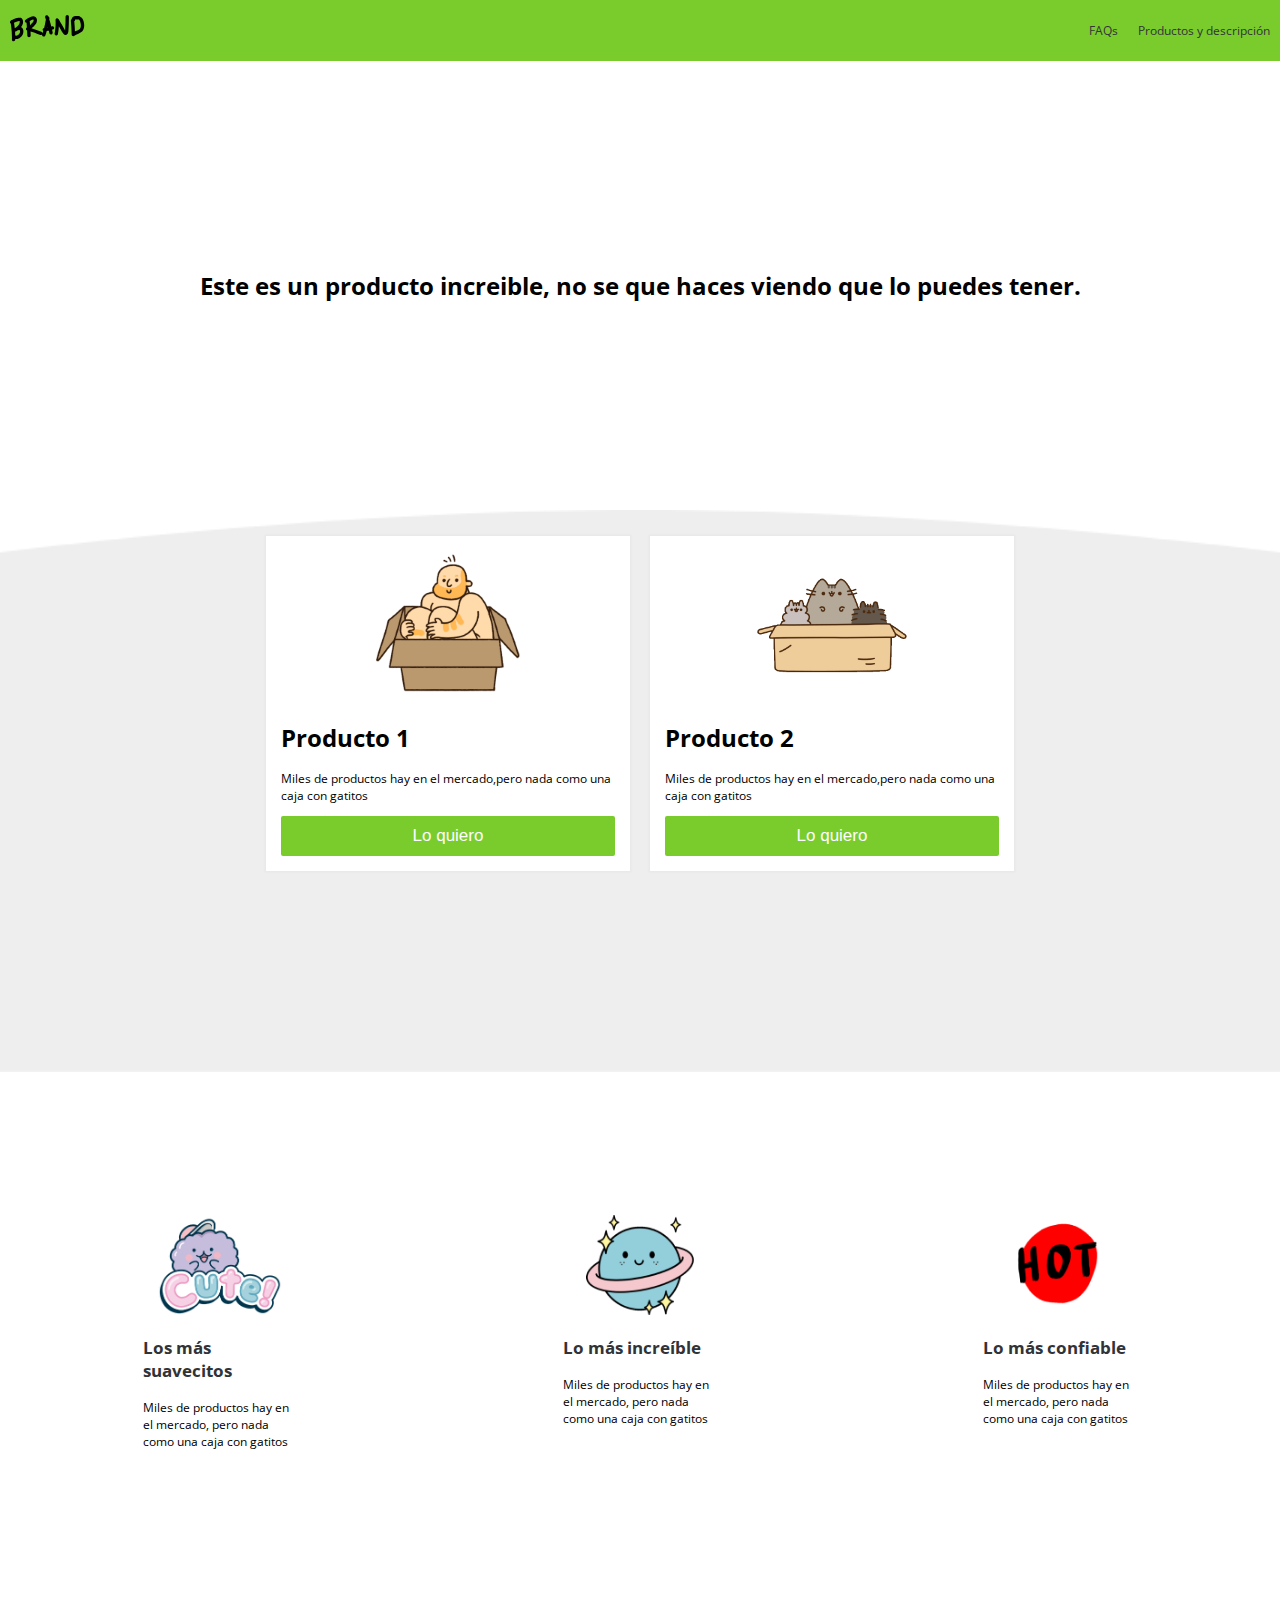
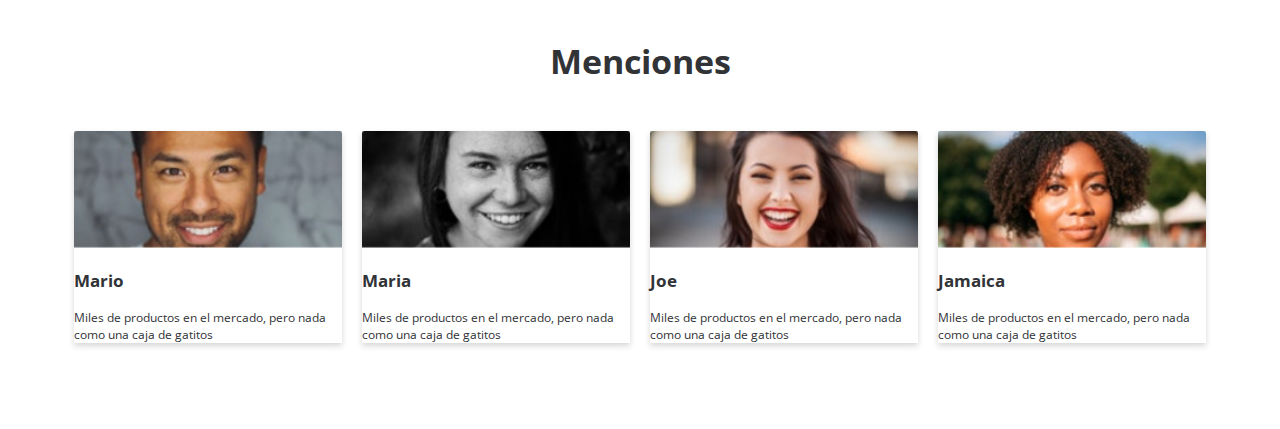
==== index.html @ 5da6f3ad "Initial git" ====
<!DOCTYPE html>
<html lang="en">

<head>
    <meta charset="UTF-8">
    <title>Brand</title>
    <link rel="stylesheet" href="css/styles.css">
</head>

<body>
    <!-- Inicio de nav bar -->
    <nav>
        <div class="brand_image">
            <img src="img/logo.png" alt="">
        </div>
        <div class="nav_options">
            <ul>
                <li><a href="#">FAQs</a></li>
                <li><a href="#">Productos y descripción</a></li>
            </ul>
        </div>
    </nav>
    <!-- Fin del nav bar -->

    <!-- Inicio de main section -->
    <div class="main_section">
        <h1>
            Este es un producto increible, no se que haces viendo que lo puedes tener.
        </h1>
    </div>
    <div class="products">

        <div class="product">
            <div class="content">
                <div class="img_content">
                    <img src="img/box1.png" alt="">
                </div>
                <h1>Producto 1</h1>
                <p>Miles de productos hay en el mercado,pero nada como una caja con gatitos</p>
                <button href="#" class="main_button">Lo quiero</button>
            </div>
        </div>

        <div class="product">
            <div class="content">
                <div class="img_content">
                    <img src="img/box2.png" alt="">
                </div>
                <h1>Producto 2</h1>
                <p>Miles de productos hay en el mercado,pero nada como una caja con gatitos</p>
                <button href="#" class="main_button">Lo quiero</button>
            </div>
        </div>
    </div>
    <!-- Fin de main section -->

    <!-- Inicio del home -->
    <div class="products_digital">

        <div class="digital">
            <div class="content">
                <div class="img_content">
                    <img src="img/nube.png" alt="">
                </div>
                <h3>Los más suavecitos</h3>
                <p>Miles de productos hay en el mercado, pero nada como una caja con gatitos</p>
            </div>
        </div>

        <div class="digital">
            <div class="content">
                <div class="img_content">
                    <img src="img/globo.png" alt="">
                </div>
                <h3>Lo más increíble</h3>
                <p>Miles de productos hay en el mercado, pero nada como una caja con gatitos</p>
            </div>
        </div>

        <div class="digital">
            <div class="content">
                <div class="img_content">
                    <img src="img/hot.png" alt="">
                </div>
                <h3>Lo más confiable</h3>
                <p>Miles de productos hay en el mercado, pero nada como una caja con gatitos</p>
            </div>
        </div>

    </div>

    <!-- Fin del home -->

    <!-- Inicio de menciones -->
    <div class="main_mentions">
        <h1>Menciones</h1>
    </div>
    <div class="list_mentions">

        <div class="mention">
            <div class="content">
                <div class="img_content">
                    <img src="img/p1.png" alt="">
                </div>
                <h3>Mario</h3>
                <p>Miles de productos en el mercado, pero nada como una caja de gatitos</p>
            </div>
        </div>

        <div class="mention">
            <div class="content">
                <div class="img_content">
                    <img src="img/p2.png" alt="">
                </div>
                <h3>Maria</h3>
                <p>Miles de productos en el mercado, pero nada como una caja de gatitos</p>
            </div>
        </div>

        <div class="mention">
            <div class="content">
                <div class="img_content">
                    <img src="img/p3.png" alt="">
                </div>
                <h3>Joe</h3>
                <p>Miles de productos en el mercado, pero nada como una caja de gatitos</p>
            </div>
        </div>

        <div class="mention">
            <div class="content">
                <div class="img_content">
                    <img src="img/p4.png" alt="">
                </div>
                <h3>Jamaica</h3>
                <p>Miles de productos en el mercado, pero nada como una caja de gatitos</p>
            </div>
        </div>
    </div>
    <!-- Fin de menciones -->

</body>

</html>
---- css/styles.css ----
/*
#  ·················
#  ··_______________
#  ·/·___/·___/·___/
#  /·/__(__··|__··)·
#  \___/____/____/··
#  ·················
*/

@import url('https://fonts.googleapis.com/css?family=Open+Sans:400,700');


/* ------------------ Variables */
:root{
--green-color:#7ACC2D;
--white-color: white;
--black-color: #313337;

/* Tipografia */
--normal:12px;

/* Espaciado */
--space: 10px;
--space-max: 100px;

/* Box shadow */
--box: 0px 0 2px 1px #e6e5e9;

}
/* ----------------- Variables */

html,body{
  padding: 0px;
  margin: 0px;
  font-size: var(--normal);
  font-family: 'Open Sans', sans-serif;
}

nav{
  display: flex;
  background-color: var(--green-color);
  padding: var(--space);
  color: var(--white-color);
  justify-content: space-between;
  align-items: center;
}

  nav ul{
    display: flex;
  }

  nav li{
    padding-left: 20px;
    list-style: none;
  }

  nav li a{
    color:var(--black-color);
    text-decoration: none;
  }

    nav li a:hover{
      color:var(--white-color);
    }


/* Main section */

.main_section{
  padding: 15%;
  text-align: center;

}

.products{
  background-image: url("../img/curve.png");
  max-height: 50px;
  background-size: cover;
  background-position: center top;
  padding:20%;
  display: flex;

}

.product{
  padding: var(--space);
  margin-top: -240px;
}

  .product .content{
    background-color: var(--white-color);
    padding: 15px;
    box-shadow: var(--box);
  }

.img_content{
  text-align: center;
}

.main_button{
  background-color: var(--green-color);
  width: 100%;
  padding: var(--space);
  font-size: 17px;
  color: var(--white-color);
  border: 0;
  cursor: pointer;
  border-radius: 2px;
}

  .main_button:hover{
    background-color: #5e9e22;
    
  }


/* Productos digitales */
 
.products_digital{
  display: flex; 
  padding: var(--space);
}


.digital{
  padding: var(--space-max);
}

  .digital .content{
    background-color: var(--white-color);
    padding: 15%;
  }

  .digital .img_content img{
    height: 100px;
  }



.content h3{
  font-size: 17px;
  color: var(--black-color);
}


/* Menciones */

.main_mentions{
  padding: var(--space);
  text-align: center;
  color: var(--black-color);
  font-size: 17px;
}

.list_mentions{
  display: flex;
  padding: 5%;
}

.mention{
  margin: var(--space);
  margin-top: -50px;
  color: var(--black-color);
  
}

  .mention .content{
    background-color: var(--white-color);
    padding: 0;
    box-shadow: 0 3px 6px #00000029;
  }

  .mention .img_content img{
    width: 100%;
  }
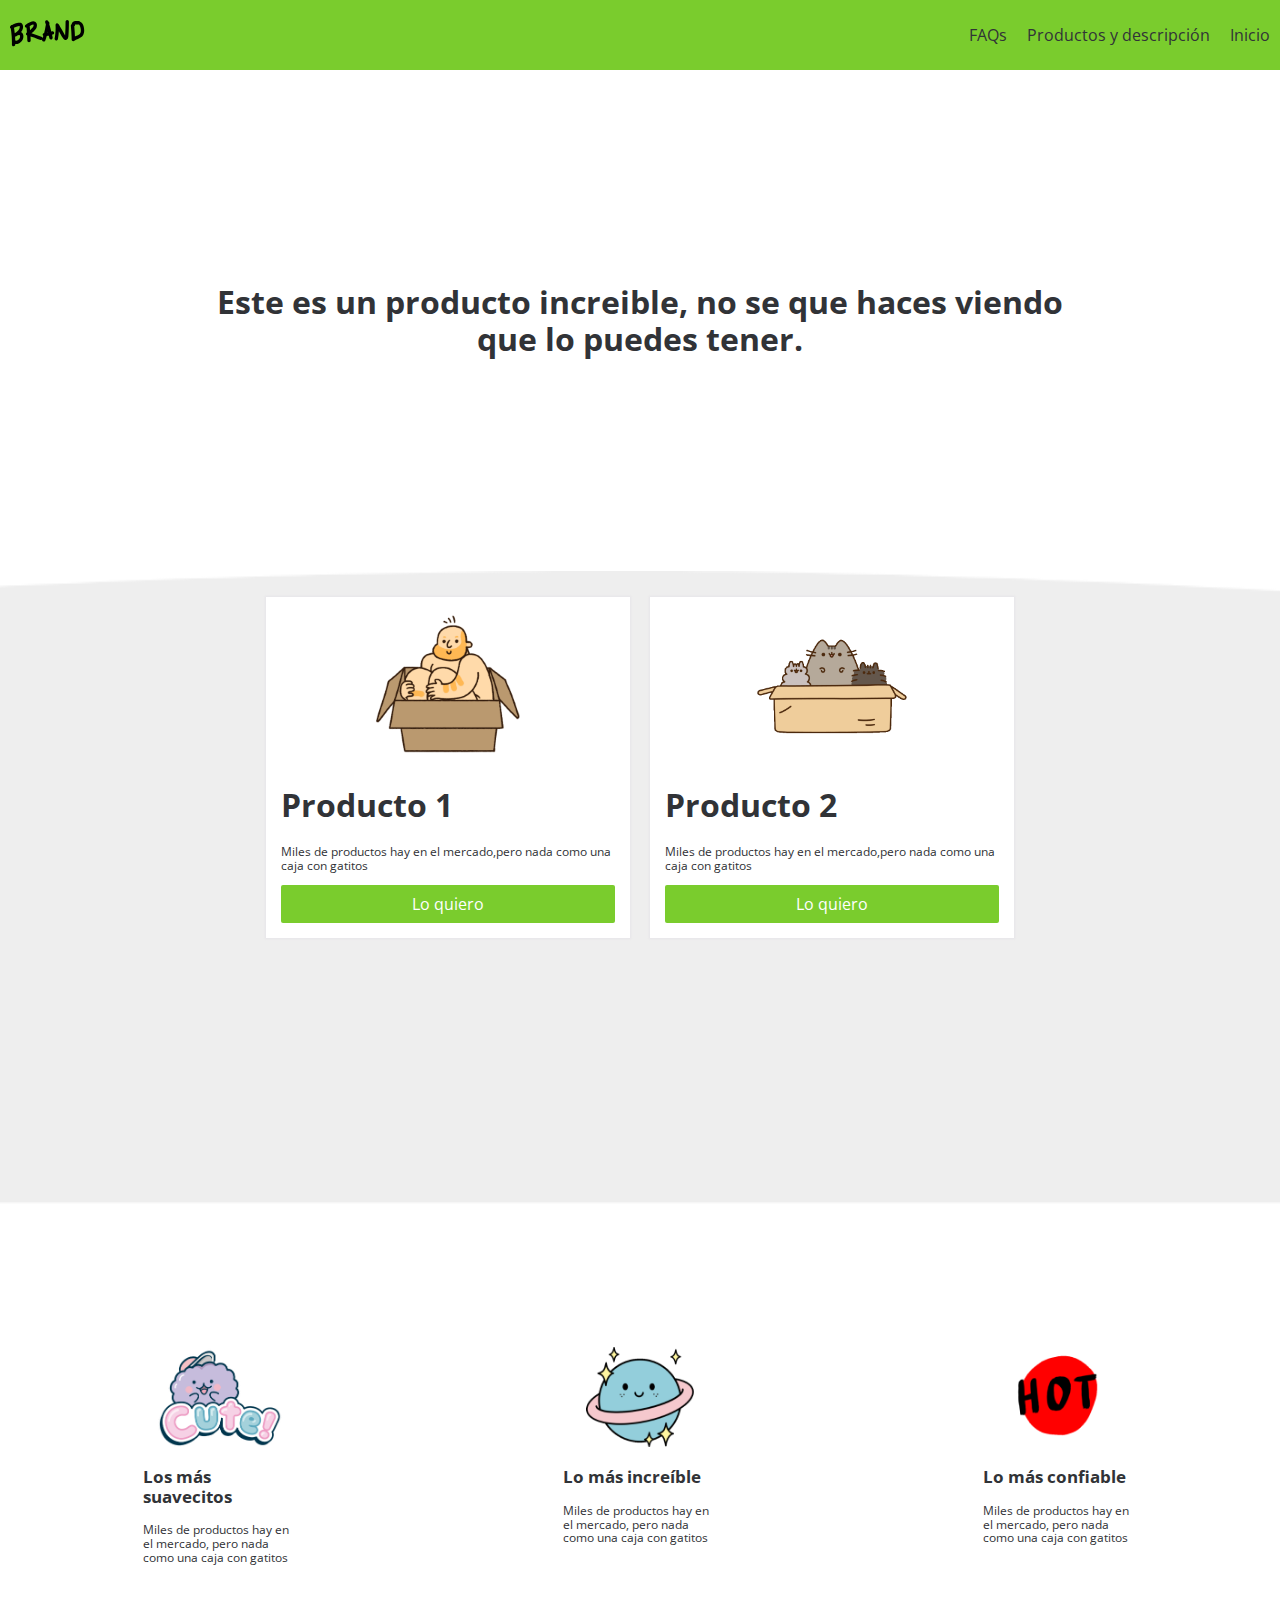
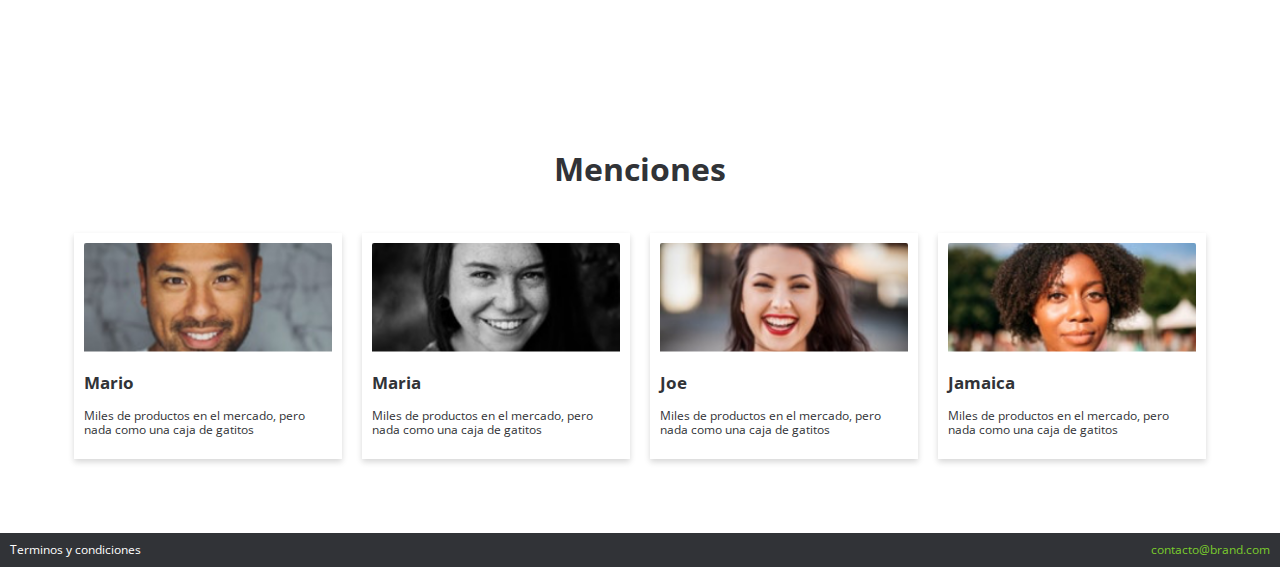
==== commit 604e4e6a: "Update website brand" ====
--- a/index.html
+++ b/index.html
@@ -4,51 +4,64 @@
 <head>
     <meta charset="UTF-8">
     <title>Brand</title>
+
+    <!-- Estilos css -->
     <link rel="stylesheet" href="css/styles.css">
+    <link rel="stylesheet" href="css/normalize.css">
+    <link rel="stylesheet" href="css/mobile.css">
+    <link rel="stylesheet" href="css/animations.css">
+    <link rel="icon" href="img/ben1.png">
+
 </head>
 
 <body>
     <!-- Inicio de nav bar -->
-    <nav>
+    <nav class="fadeInDown">
         <div class="brand_image">
             <img src="img/logo.png" alt="">
         </div>
         <div class="nav_options">
             <ul>
+
                 <li><a href="#">FAQs</a></li>
-                <li><a href="#">Productos y descripción</a></li>
+                <li><a href="product.html">Productos y descripción</a></li>
+                <li><a href="index.html">Inicio</a></li>
             </ul>
         </div>
     </nav>
     <!-- Fin del nav bar -->
 
     <!-- Inicio de main section -->
-    <div class="main_section">
+    <div class="main_section fadeIn">
         <h1>
             Este es un producto increible, no se que haces viendo que lo puedes tener.
         </h1>
     </div>
     <div class="products">
 
-        <div class="product">
+        <div class="product fadeInUp">
             <div class="content">
                 <div class="img_content">
                     <img src="img/box1.png" alt="">
                 </div>
                 <h1>Producto 1</h1>
                 <p>Miles de productos hay en el mercado,pero nada como una caja con gatitos</p>
-                <button href="#" class="main_button">Lo quiero</button>
+                <form action="venta.html">
+                    <input type="submit" class="main_button" name="submit" value="Lo quiero">
+                </form>
             </div>
         </div>
 
-        <div class="product">
+        <div class="product fadeInUp">
             <div class="content">
                 <div class="img_content">
                     <img src="img/box2.png" alt="">
                 </div>
                 <h1>Producto 2</h1>
                 <p>Miles de productos hay en el mercado,pero nada como una caja con gatitos</p>
-                <button href="#" class="main_button">Lo quiero</button>
+                <form action="venta.html">
+                    <input type="submit" class="main_button" name="submit" value="Lo quiero">
+                </form>
             </div>
         </div>
     </div>
@@ -139,6 +152,13 @@
     </div>
     <!-- Fin de menciones -->
 
+    <!-- Inicio de footer -->
+    <footer>
+        <div class="option">Terminos y condiciones</div>
+        <div class="option contact"><a href="mailto:contacto@brand.com">contacto@brand.com</a></div>
+    </footer>
+    <!-- Fin de footer -->
+
 </body>
 
 </html>--- a/css/styles.css
+++ b/css/styles.css
@@ -32,15 +32,26 @@
 html,body{
   padding: 0px;
   margin: 0px;
+  color: var(--black-color);
+  font-family: 'Open Sans', sans-serif;
+  box-sizing: border-box;
+}
+
+p, label{
   font-size: var(--normal);
-  font-family: 'Open Sans', sans-serif;
-}
+}
+
+h3{
+  font-size: 17px;
+}
+
 
 nav{
   display: flex;
   background-color: var(--green-color);
   padding: var(--space);
   color: var(--white-color);
+
   justify-content: space-between;
   align-items: center;
 }
@@ -55,8 +66,8 @@
   }
 
   nav li a{
-    color:var(--black-color);
     text-decoration: none;
+    color: var(--black-color);
   }
 
     nav li a:hover{
@@ -64,7 +75,7 @@
     }
 
 
-/* Main section */
+/*---------------Main section */
 
 .main_section{
   padding: 15%;
@@ -74,7 +85,6 @@
 
 .products{
   background-image: url("../img/curve.png");
-  max-height: 50px;
   background-size: cover;
   background-position: center top;
   padding:20%;
@@ -101,7 +111,6 @@
   background-color: var(--green-color);
   width: 100%;
   padding: var(--space);
-  font-size: 17px;
   color: var(--white-color);
   border: 0;
   cursor: pointer;
@@ -114,7 +123,7 @@
   }
 
 
-/* Productos digitales */
+/*----------Productos digitales */
  
 .products_digital{
   display: flex; 
@@ -136,20 +145,10 @@
   }
 
 
-
-.content h3{
-  font-size: 17px;
-  color: var(--black-color);
-}
-
-
-/* Menciones */
-
+/*------------ Menciones */
 .main_mentions{
   padding: var(--space);
   text-align: center;
-  color: var(--black-color);
-  font-size: 17px;
 }
 
 .list_mentions{
@@ -160,16 +159,67 @@
 .mention{
   margin: var(--space);
   margin-top: -50px;
-  color: var(--black-color);
-  
 }
 
   .mention .content{
     background-color: var(--white-color);
-    padding: 0;
+    padding: var(--space);
     box-shadow: 0 3px 6px #00000029;
   }
 
   .mention .img_content img{
     width: 100%;
-  }+  }
+
+/* Tablas */
+.main_container h1{
+    padding: 10%;
+    padding-bottom: 10%;
+}
+
+#product img{
+    height: 50%;
+    margin-top: -40px;
+}
+
+/*---------------- Venta */
+.modulo_pago{
+  background: var(--white-color);
+  box-shadow: var(--box);
+  padding: var(--space);
+  max-width: 80%
+}
+
+.modulo_pago_images{
+  text-align: center;
+  
+}
+
+.data{
+  margin-top: var(--space);
+  width: 100%;
+  height: 35px;
+  border-radius: 2px;
+  border: 1px solid var(--black-color);
+}
+
+.modulo_pago .main_button{
+  margin-top: 10px;
+  
+}
+
+/*---------------- Footer */
+footer{
+  display: flex;
+  justify-content: space-between;
+  font-size: var(--normal);
+  background-color: var(--black-color);
+  padding: var(--space);
+  color: var(--white-color);
+}
+
+.contact a{
+  color: var(--green-color);
+  text-decoration: none;
+}
+
--- a/css/mobile.css
+++ b/css/mobile.css
@@ -0,0 +1,39 @@
+@media (max-width: 600px){
+
+    /* Products */
+
+    .products{
+        display: inherit;
+        height: auto;
+    }
+
+        .product{
+            margin-top: auto;
+        }
+
+    .main_section{
+        padding: 4%;
+    }
+
+
+    /* Digital Products */
+
+    .products_digital , .list_mentions{
+        display: inherit;
+    }
+
+        .digital{
+            padding: 0;
+        }
+        
+    /* Mentions */
+    .mention{
+        padding: 4%;
+        margin-top: 0;
+    }
+
+        .mention .content{
+            padding: 4%;
+        }
+
+}--- a/css/animations.css
+++ b/css/animations.css
@@ -0,0 +1,72 @@
+
+.fadeIn{
+    -webkit-animation-duration: 3s;
+    animation-duration: 3s;
+
+    -webkit-animation-fill-mode: both;
+    animation-fill-mode: both;
+
+    -webkit-animation-name: fadeIn;
+    animation-name: fadeIn;
+}
+
+@keyframes fadeIn{
+    from{
+        opacity: 0;
+    }
+    to{
+        opacity: 1;
+    }
+}
+
+.fadeInDown{
+    -webkit-animation-duration: 1s;
+    animation-duration: 1s;
+
+    -webkit-animation-fill-mode: both;
+    animation-fill-mode: both;
+
+    -webkit-animation-name: fadeInDown;
+    animation-name: fadeInDown;
+}
+
+@keyframes fadeInDown {
+    from{
+        opacity: 0;
+        -webkit-transform: translate3d(0,-100%,0);
+        transform: translate3d(0,-100%,0);
+    }
+    to{
+        opacity: 1;
+        -webkit-transform: translate3d(0,0,0);
+        transform: translate3d(0,0,0);
+    }
+  
+}
+
+
+.fadeInUp{
+    -webkit-animation-duration: 1s;
+    animation-duration: 1s;
+
+    -webkit-animation-fill-mode: both;
+    animation-fill-mode: both;
+
+    -webkit-animation-name: fadeInUp;
+    animation-name: fadeInUp;
+}
+
+@keyframes fadeInUp {
+    from{
+        opacity: 0;
+        -webkit-transform: translate3d(0,100%,0);
+        transform: translate3d(0,100%,0);
+    }
+    to{
+        opacity: 1;
+        -webkit-transform: translate3d(0,0,0);
+        transform: translate3d(0,0,0);
+    }
+  
+}
+
